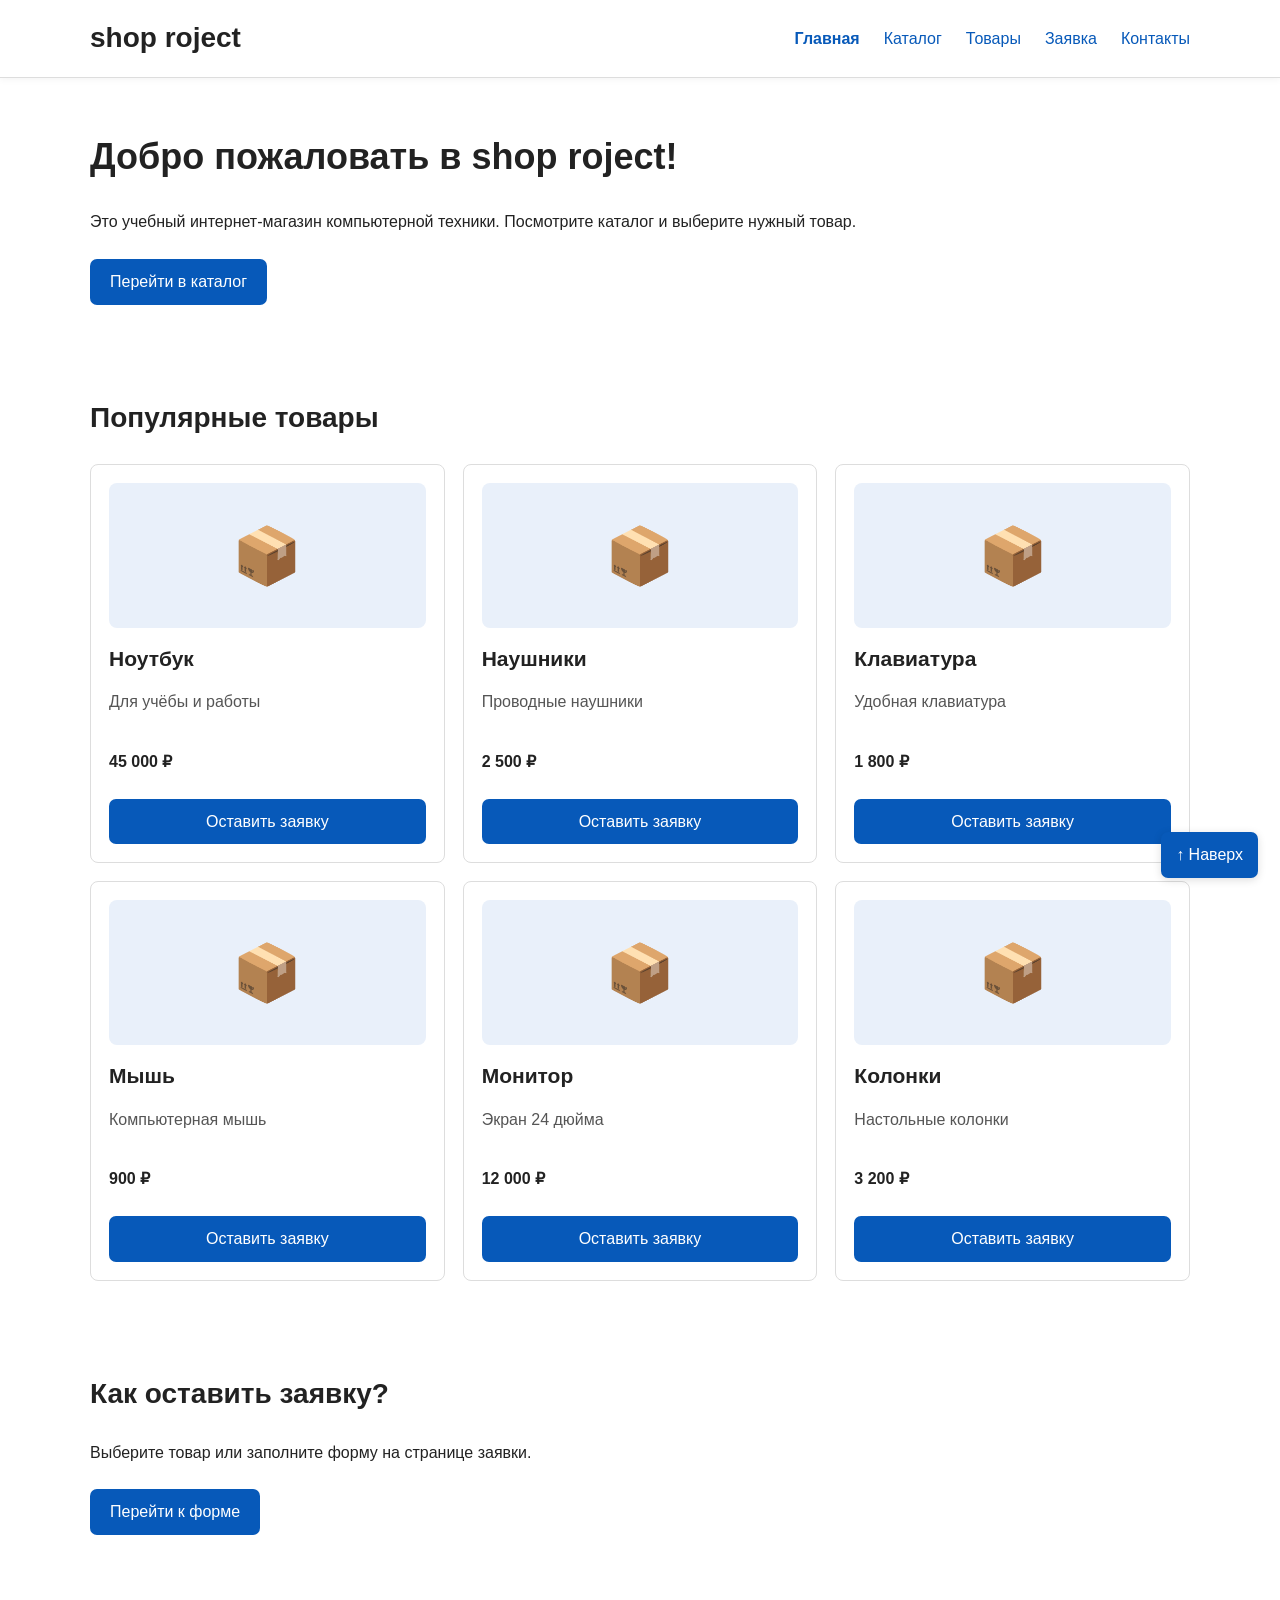
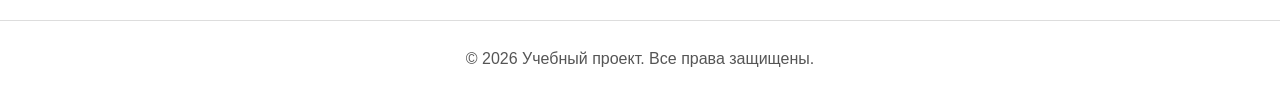
==== index.html @ a007a545 "Add files via upload" ====
<!DOCTYPE html>

<html lang="ru">
<head>
<meta charset="utf-8"/>
<meta content="width=device-width, initial-scale=1.0" name="viewport"/>
<meta content="Главная страница учебного магазина" name="description"/>
<title>
   Главная — shop roject
  </title>
<link href="css/style.css" rel="stylesheet"/>
</head>
<body>
<header class="site-header" id="top">
<div class="container site-header__inner">
<a class="site-header__title" href="index.html">
     shop roject
    </a>
<nav aria-label="Основная навигация" class="site-nav">
<ul class="site-nav__list">
<li class="site-nav__item">
<a aria-current="page" class="site-nav__link site-nav__link--active" href="index.html">
        Главная
       </a>
</li>
<li class="site-nav__item">
<a class="site-nav__link" href="catalog.html">
        Каталог
       </a>
</li>
<li class="site-nav__item">
<a class="site-nav__link" href="products.html">
        Товары
       </a>
</li>
<li class="site-nav__item">
<a class="site-nav__link" href="application.html">
        Заявка
       </a>
</li>
<li class="site-nav__item">
<a class="site-nav__link" href="contacts.html">
        Контакты
       </a>
</li>
</ul>
</nav>
</div>
</header>
<main class="container">
<section class="hero" id="about">
<h1>
     Добро пожаловать в shop roject!
    </h1>
<p>
     Это учебный интернет-магазин компьютерной техники. Посмотрите каталог и выберите нужный товар.
    </p>
<a class="button button--primary" href="catalog.html">
     Перейти в каталог
    </a>
</section>
<section class="section" id="popular">
<h2>
     Популярные товары
    </h2>
<div class="products-grid">
<article class="product-card"><div aria-hidden="true" class="product-card__image">📦</div>
<h3 class="product-card__title">
       Ноутбук
      </h3>
<p class="product-card__description">
       Для учёбы и работы
      </p>
<p class="product-card__price">
       45 000 ₽
      </p>
<a class="button button--primary product-card__button" href="application.html?product=%D0%9D%D0%BE%D1%83%D1%82%D0%B1%D1%83%D0%BA">
       Оставить заявку
      </a>
</article>
<article class="product-card"><div aria-hidden="true" class="product-card__image">📦</div>
<h3 class="product-card__title">
       Наушники
      </h3>
<p class="product-card__description">
       Проводные наушники
      </p>
<p class="product-card__price">
       2 500 ₽
      </p>
<a class="button button--primary product-card__button" href="application.html?product=%D0%9D%D0%B0%D1%83%D1%88%D0%BD%D0%B8%D0%BA%D0%B8">
       Оставить заявку
      </a>
</article>
<article class="product-card"><div aria-hidden="true" class="product-card__image">📦</div>
<h3 class="product-card__title">
       Клавиатура
      </h3>
<p class="product-card__description">
       Удобная клавиатура
      </p>
<p class="product-card__price">
       1 800 ₽
      </p>
<a class="button button--primary product-card__button" href="application.html?product=%D0%9A%D0%BB%D0%B0%D0%B2%D0%B8%D0%B0%D1%82%D1%83%D1%80%D0%B0">
       Оставить заявку
      </a>
</article>
<article class="product-card"><div aria-hidden="true" class="product-card__image">📦</div>
<h3 class="product-card__title">
       Мышь
      </h3>
<p class="product-card__description">
       Компьютерная мышь
      </p>
<p class="product-card__price">
       900 ₽
      </p>
<a class="button button--primary product-card__button" href="application.html?product=%D0%9C%D1%8B%D1%88%D1%8C">
       Оставить заявку
      </a>
</article>
<article class="product-card"><div aria-hidden="true" class="product-card__image">📦</div>
<h3 class="product-card__title">
       Монитор
      </h3>
<p class="product-card__description">
       Экран 24 дюйма
      </p>
<p class="product-card__price">
       12 000 ₽
      </p>
<a class="button button--primary product-card__button" href="application.html?product=%D0%9C%D0%BE%D0%BD%D0%B8%D1%82%D0%BE%D1%80">
       Оставить заявку
      </a>
</article>
<article class="product-card"><div aria-hidden="true" class="product-card__image">📦</div>
<h3 class="product-card__title">
       Колонки
      </h3>
<p class="product-card__description">
       Настольные колонки
      </p>
<p class="product-card__price">
       3 200 ₽
      </p>
<a class="button button--primary product-card__button" href="application.html?product=%D0%9A%D0%BE%D0%BB%D0%BE%D0%BD%D0%BA%D0%B8">
       Оставить заявку
      </a>
</article>
</div>

</section>
<section class="section" id="application">
<h2>
     Как оставить заявку?
    </h2>
<p>
     Выберите товар или заполните форму на странице заявки.
    </p>
<a class="button button--primary" href="application.html">
     Перейти к форме
    </a>
</section>
</main>
<footer class="site-footer">
<div class="container">
    © 2026 Учебный проект. Все права защищены.
   </div>
</footer>
<a aria-label="Вернуться наверх" class="back-to-top" href="#top" title="Наверх">
   ↑ Наверх
  </a>
<script src="js/main.js">
</script>
</body>
</html>
---- css/style.css ----
:root {--color-primary:#0759b9;--color-primary-dark:#03438e;--color-text:#222;--color-muted:#555;--color-border:#ddd;--color-bg:#fff;--space-md:18px;--space-lg:28px;--radius:8px;}
* {box-sizing:border-box;}
html {scroll-behavior:smooth;}
body {margin:0;font-family:Arial,sans-serif;line-height:1.6;color:var(--color-text);background:var(--color-bg);}
.container {width:min(1100px,92%);margin:0 auto;}
.site-header {border-bottom:1px solid var(--color-border);padding:16px 0;}
.site-header__title {font-size:28px;font-weight:bold;margin-bottom:8px;}
.site-nav__list {display:flex;flex-wrap:wrap;gap:24px;list-style:none;padding:0;margin:0;}
.site-nav__link,.breadcrumbs a {color:var(--color-primary);text-decoration:none;}
.site-nav__link:hover,.breadcrumbs a:hover {text-decoration:underline;}
.site-nav__link--active {font-weight:bold;}
main {min-height:70vh;padding:30px 0 65px;}
h1 {font-size:36px;margin:0 0 24px;}
h2 {font-size:28px;}
.hero,.section {padding:20px 0;}
.hero p,.section p {margin-bottom:24px;}
.section {margin-top:28px;}
.products-grid {display:grid;grid-template-columns:repeat(3,minmax(0,1fr));gap:var(--space-md);}
.product-card {display:flex;flex-direction:column;padding:18px;border:1px solid var(--color-border);border-radius:var(--radius);}
.product-card__image {display:grid;place-items:center;height:100px;background:#f0f4fa;border-radius:6px;font-size:42px;}
.product-card__title {margin:12px 0 0;font-size:21px;}
.product-card__description {color:var(--color-muted);margin:6px 0;}
.product-card__price {font-weight:bold;margin:auto 0 12px;padding-top:10px;}
.button {display:inline-block;padding:10px 20px;border:0;border-radius:7px;cursor:pointer;font:inherit;text-decoration:none;text-align:center;}
.button--primary {background:var(--color-primary);color:white;}
.button--primary:hover {background:var(--color-primary-dark);}
.button:disabled {opacity:.5;cursor:not-allowed;}
a:focus-visible,button:focus-visible,input:focus-visible,select:focus-visible,textarea:focus-visible {outline:3px solid #e6a12b;outline-offset:3px;}
.breadcrumbs {margin-bottom:22px;color:var(--color-muted);}
.catalog-layout {display:grid;grid-template-columns:210px minmax(0,1fr);gap:24px;}
.catalog-filters {border:1px solid var(--color-border);border-radius:var(--radius);padding:16px;align-self:start;}
.catalog-filters h2 {font-size:21px;margin:0 0 10px;}
.contacts {font-size:20px;}
.contacts h1 {font-size:42px;margin:8px 0 38px;}
.contacts p {margin:0 0 30px;}
.contacts ul {margin:0 0 55px;padding-left:52px;}
.contacts li {margin:3px 0;}
.contacts h2 {font-size:34px;margin:0 0 36px;}
.contacts .button {margin-top:4px;}
.application {max-width:600px;margin-top:0;}
.order-form {display:flex;flex-direction:column;gap:9px;}
.order-form__label {font-weight:bold;margin-top:6px;}
.order-form__input {width:100%;padding:10px;border:1px solid #aaa;border-radius:5px;font:inherit;}
.order-form__check {margin:12px 0;}
.order-dialog {width:min(420px,92%);border:1px solid var(--color-border);border-radius:var(--radius);padding:24px;}
.order-dialog::backdrop {background:#0008;}
.site-footer {border-top:1px solid var(--color-border);text-align:center;color:var(--color-muted);padding:25px 0;}
@media(max-width:760px) {.products-grid {grid-template-columns:repeat(2,minmax(0,1fr));}.catalog-layout {grid-template-columns:1fr;}}
@media(max-width:480px) {.products-grid {grid-template-columns:1fr;}.site-nav__list {gap:14px;}.contacts {font-size:18px;}.contacts h1 {font-size:36px;}}

/* Закреплённая шапка с меню справа от названия */
.site-header {position:sticky;top:0;z-index:20;background:#fff;box-shadow:0 2px 7px #0000000b;}
.site-header__inner {display:flex;align-items:center;justify-content:space-between;gap:20px;}
.site-header__title {margin:0;white-space:nowrap;text-decoration:none;color:var(--color-text);}
.site-nav__list {justify-content:flex-end;}
.product-card__image {display:none;}
.product-card__title {margin:0 0 8px;}
.category-grid {display:grid;grid-template-columns:repeat(2,minmax(0,1fr));gap:18px;margin-bottom:25px;}
.category-card {padding:20px;border:1px solid var(--color-border);border-radius:var(--radius);}
.category-card h2 {font-size:22px;margin:0 0 10px;}
.back-to-top {position:fixed;bottom:22px;right:22px;z-index:15;padding:10px 15px;background:var(--color-primary);color:white;text-decoration:none;border-radius:7px;box-shadow:0 2px 9px #0002;}
.back-to-top:hover {background:var(--color-primary-dark);}
section[id] {scroll-margin-top:105px;}
@media(max-width:760px) {.site-header__inner {flex-wrap:wrap;}.site-nav__list {justify-content:flex-start;gap:12px;}.category-grid {grid-template-columns:1fr;}}

/* Карточки с коробочкой, как в учебной версии */
.product-card__image {display:grid;place-items:center;height:145px;background:#e9f0fa;border-radius:8px;font-size:56px;}
.product-card__title {margin:14px 0 8px;}
/* Страница с подробными сведениями о товарах */
.product-detail {border-bottom:1px solid var(--color-border);padding:12px 0 36px;}
.product-detail__layout {display:grid;grid-template-columns:minmax(220px,38%) minmax(0,1fr);gap:30px;align-items:start;}
.product-detail__visual {height:300px;display:grid;place-items:center;background:#f3f5f8;border-radius:12px;font-size:110px;}
.product-detail__info p {margin:0 0 20px;}
.product-detail__price {font-weight:700;font-size:20px;}
.product-detail__table {width:100%;border-collapse:collapse;margin-bottom:24px;}
.product-detail__table th,.product-detail__table td {border:1px solid #ddd;text-align:left;padding:12px;}
.product-detail__table th {background:#f5f5f5;}
@media(max-width:700px) {.product-detail__layout {grid-template-columns:1fr;}.product-detail__visual {height:220px;}}
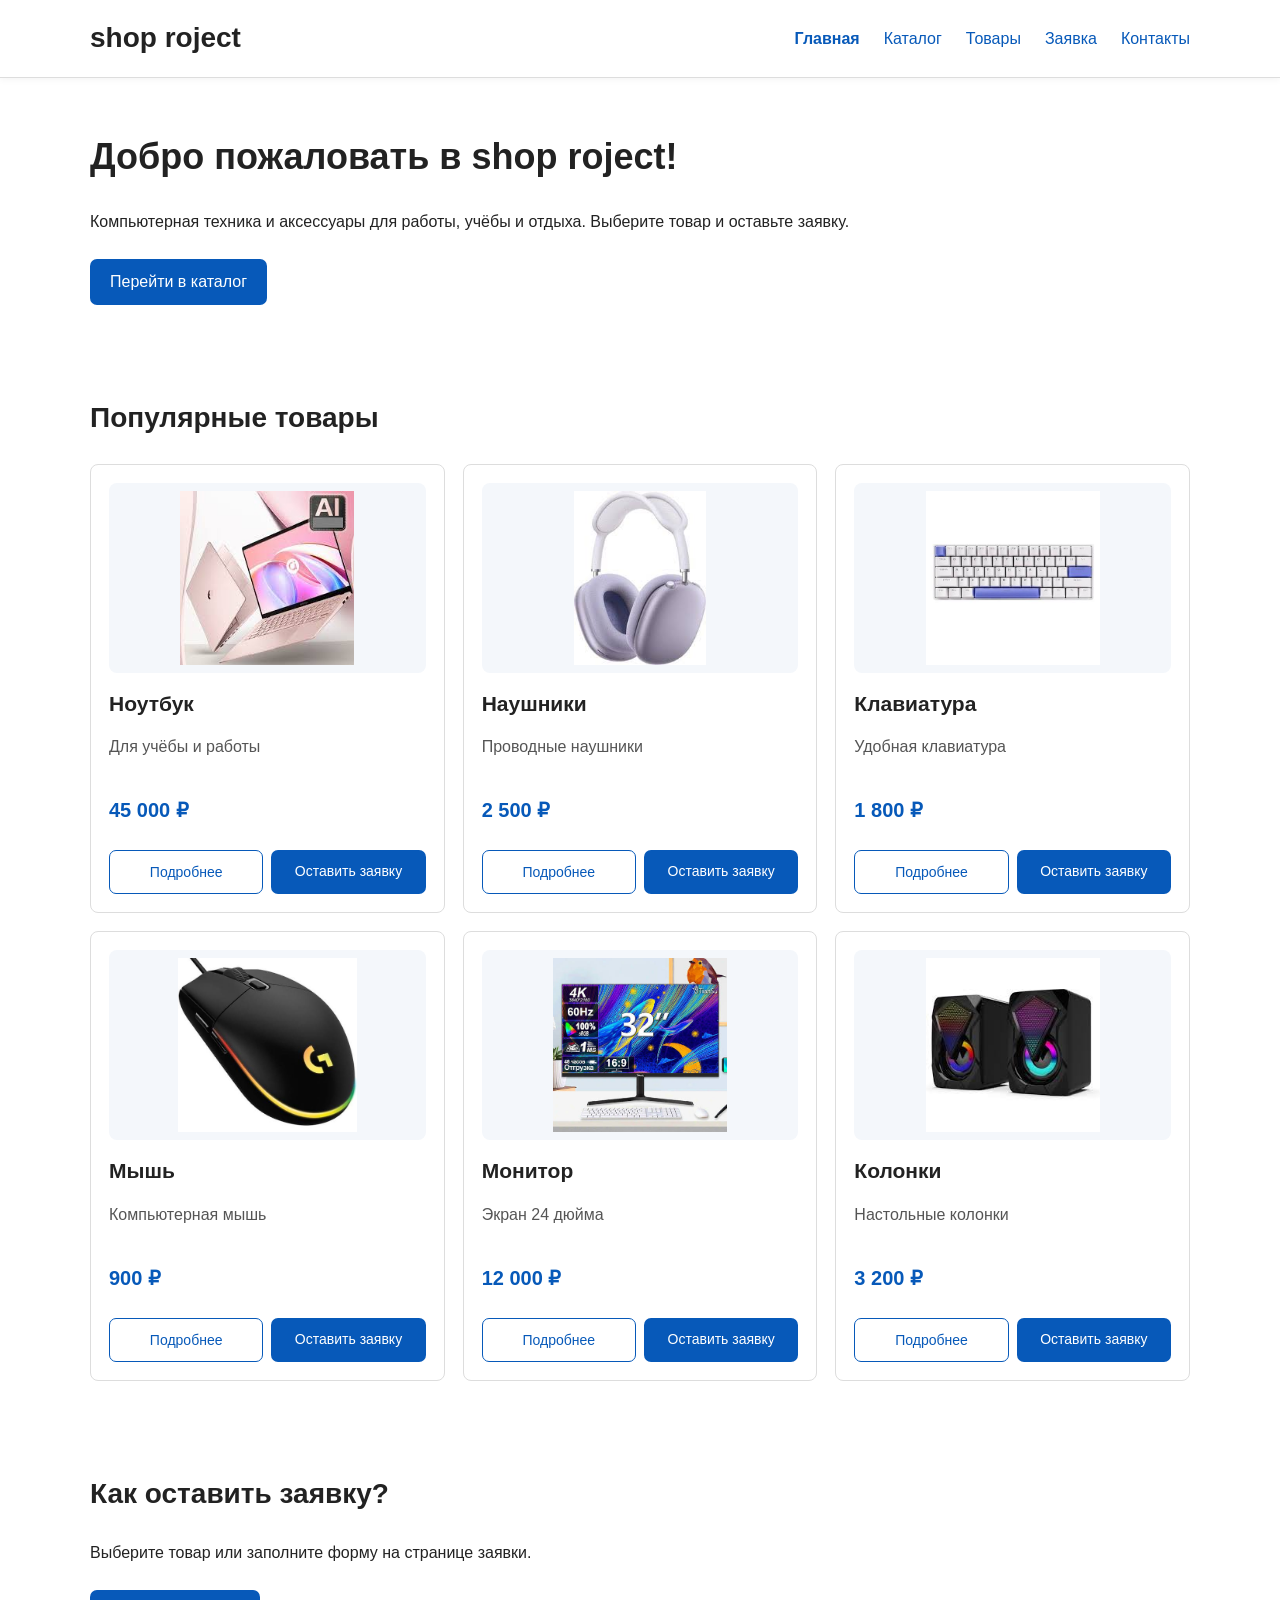
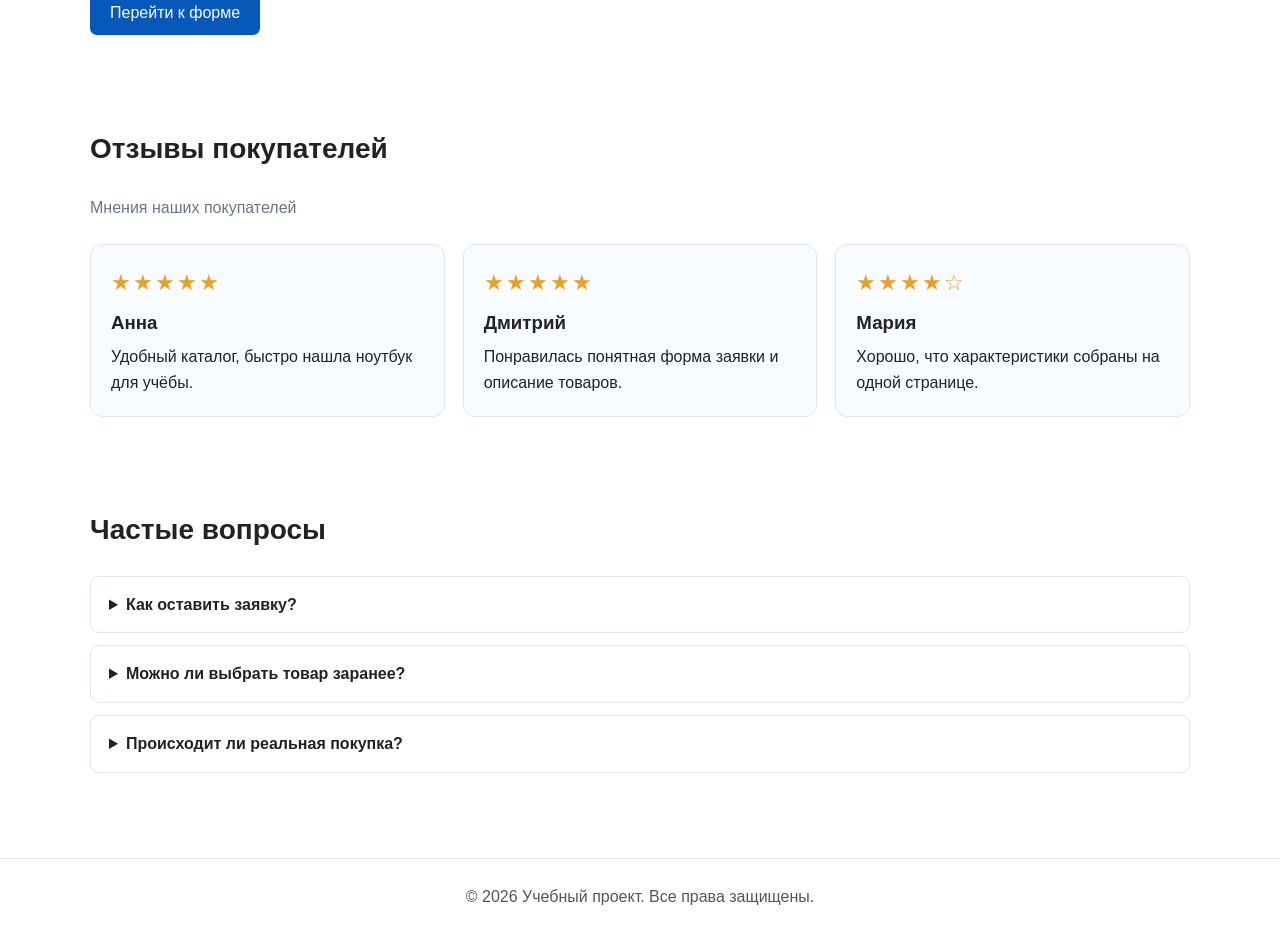
==== commit 479775d0: "Add files via upload" ====
--- a/index.html
+++ b/index.html
@@ -4,7 +4,7 @@
 <head>
 <meta charset="utf-8"/>
 <meta content="width=device-width, initial-scale=1.0" name="viewport"/>
-<meta content="Главная страница учебного магазина" name="description"/>
+<meta content="Магазин компьютерной техники shop roject" name="description"/>
 <title>
    Главная — shop roject
   </title>
@@ -52,9 +52,7 @@
 <h1>
      Добро пожаловать в shop roject!
     </h1>
-<p>
-     Это учебный интернет-магазин компьютерной техники. Посмотрите каталог и выберите нужный товар.
-    </p>
+<p>Компьютерная техника и аксессуары для работы, учёбы и отдыха. Выберите товар и оставьте заявку.</p>
 <a class="button button--primary" href="catalog.html">
      Перейти в каталог
     </a>
@@ -63,93 +61,12 @@
 <h2>
      Популярные товары
     </h2>
-<div class="products-grid">
-<article class="product-card"><div aria-hidden="true" class="product-card__image">📦</div>
-<h3 class="product-card__title">
-       Ноутбук
-      </h3>
-<p class="product-card__description">
-       Для учёбы и работы
-      </p>
-<p class="product-card__price">
-       45 000 ₽
-      </p>
-<a class="button button--primary product-card__button" href="application.html?product=%D0%9D%D0%BE%D1%83%D1%82%D0%B1%D1%83%D0%BA">
-       Оставить заявку
-      </a>
-</article>
-<article class="product-card"><div aria-hidden="true" class="product-card__image">📦</div>
-<h3 class="product-card__title">
-       Наушники
-      </h3>
-<p class="product-card__description">
-       Проводные наушники
-      </p>
-<p class="product-card__price">
-       2 500 ₽
-      </p>
-<a class="button button--primary product-card__button" href="application.html?product=%D0%9D%D0%B0%D1%83%D1%88%D0%BD%D0%B8%D0%BA%D0%B8">
-       Оставить заявку
-      </a>
-</article>
-<article class="product-card"><div aria-hidden="true" class="product-card__image">📦</div>
-<h3 class="product-card__title">
-       Клавиатура
-      </h3>
-<p class="product-card__description">
-       Удобная клавиатура
-      </p>
-<p class="product-card__price">
-       1 800 ₽
-      </p>
-<a class="button button--primary product-card__button" href="application.html?product=%D0%9A%D0%BB%D0%B0%D0%B2%D0%B8%D0%B0%D1%82%D1%83%D1%80%D0%B0">
-       Оставить заявку
-      </a>
-</article>
-<article class="product-card"><div aria-hidden="true" class="product-card__image">📦</div>
-<h3 class="product-card__title">
-       Мышь
-      </h3>
-<p class="product-card__description">
-       Компьютерная мышь
-      </p>
-<p class="product-card__price">
-       900 ₽
-      </p>
-<a class="button button--primary product-card__button" href="application.html?product=%D0%9C%D1%8B%D1%88%D1%8C">
-       Оставить заявку
-      </a>
-</article>
-<article class="product-card"><div aria-hidden="true" class="product-card__image">📦</div>
-<h3 class="product-card__title">
-       Монитор
-      </h3>
-<p class="product-card__description">
-       Экран 24 дюйма
-      </p>
-<p class="product-card__price">
-       12 000 ₽
-      </p>
-<a class="button button--primary product-card__button" href="application.html?product=%D0%9C%D0%BE%D0%BD%D0%B8%D1%82%D0%BE%D1%80">
-       Оставить заявку
-      </a>
-</article>
-<article class="product-card"><div aria-hidden="true" class="product-card__image">📦</div>
-<h3 class="product-card__title">
-       Колонки
-      </h3>
-<p class="product-card__description">
-       Настольные колонки
-      </p>
-<p class="product-card__price">
-       3 200 ₽
-      </p>
-<a class="button button--primary product-card__button" href="application.html?product=%D0%9A%D0%BE%D0%BB%D0%BE%D0%BD%D0%BA%D0%B8">
-       Оставить заявку
-      </a>
-</article>
-</div>
-
+<div class="products-grid"><article class="product-card" data-category="Компьютеры" data-name="ноутбук" data-price="45000"><a aria-label="Подробнее о товаре Ноутбук" class="product-card__image" href="product.html?id=notebook"><img alt="Ноутбук" loading="lazy" src="images/notebook.jpg"/></a><h3 class="product-card__title">Ноутбук</h3><p class="product-card__description">Для учёбы и работы</p><p class="product-card__price">45 000 ₽</p><div class="product-card__actions"><a class="button button--outline" href="product.html?id=notebook">Подробнее</a><a class="button button--primary" href="application.html?product=%D0%9D%D0%BE%D1%83%D1%82%D0%B1%D1%83%D0%BA">Оставить заявку</a></div></article>
+<article class="product-card" data-category="Аксессуары" data-name="наушники" data-price="2500"><a aria-label="Подробнее о товаре Наушники" class="product-card__image" href="product.html?id=headphones"><img alt="Наушники" loading="lazy" src="images/headphones.jpg"/></a><h3 class="product-card__title">Наушники</h3><p class="product-card__description">Проводные наушники</p><p class="product-card__price">2 500 ₽</p><div class="product-card__actions"><a class="button button--outline" href="product.html?id=headphones">Подробнее</a><a class="button button--primary" href="application.html?product=%D0%9D%D0%B0%D1%83%D1%88%D0%BD%D0%B8%D0%BA%D0%B8">Оставить заявку</a></div></article>
+<article class="product-card" data-category="Аксессуары" data-name="клавиатура" data-price="1800"><a aria-label="Подробнее о товаре Клавиатура" class="product-card__image" href="product.html?id=keyboard"><img alt="Клавиатура" loading="lazy" src="images/keyboard.jpg"/></a><h3 class="product-card__title">Клавиатура</h3><p class="product-card__description">Удобная клавиатура</p><p class="product-card__price">1 800 ₽</p><div class="product-card__actions"><a class="button button--outline" href="product.html?id=keyboard">Подробнее</a><a class="button button--primary" href="application.html?product=%D0%9A%D0%BB%D0%B0%D0%B2%D0%B8%D0%B0%D1%82%D1%83%D1%80%D0%B0">Оставить заявку</a></div></article>
+<article class="product-card" data-category="Аксессуары" data-name="мышь" data-price="900"><a aria-label="Подробнее о товаре Мышь" class="product-card__image" href="product.html?id=mouse"><img alt="Мышь" loading="lazy" src="images/mouse.jpg"/></a><h3 class="product-card__title">Мышь</h3><p class="product-card__description">Компьютерная мышь</p><p class="product-card__price">900 ₽</p><div class="product-card__actions"><a class="button button--outline" href="product.html?id=mouse">Подробнее</a><a class="button button--primary" href="application.html?product=%D0%9C%D1%8B%D1%88%D1%8C">Оставить заявку</a></div></article>
+<article class="product-card" data-category="Компьютеры" data-name="монитор" data-price="12000"><a aria-label="Подробнее о товаре Монитор" class="product-card__image" href="product.html?id=monitor"><img alt="Монитор" loading="lazy" src="images/monitor.jpg"/></a><h3 class="product-card__title">Монитор</h3><p class="product-card__description">Экран 24 дюйма</p><p class="product-card__price">12 000 ₽</p><div class="product-card__actions"><a class="button button--outline" href="product.html?id=monitor">Подробнее</a><a class="button button--primary" href="application.html?product=%D0%9C%D0%BE%D0%BD%D0%B8%D1%82%D0%BE%D1%80">Оставить заявку</a></div></article>
+<article class="product-card" data-category="Аксессуары" data-name="колонки" data-price="3200"><a aria-label="Подробнее о товаре Колонки" class="product-card__image" href="product.html?id=kolonki"><img alt="Колонки" loading="lazy" src="images/kolonki.jpg"/></a><h3 class="product-card__title">Колонки</h3><p class="product-card__description">Настольные колонки</p><p class="product-card__price">3 200 ₽</p><div class="product-card__actions"><a class="button button--outline" href="product.html?id=kolonki">Подробнее</a><a class="button button--primary" href="application.html?product=%D0%9A%D0%BE%D0%BB%D0%BE%D0%BD%D0%BA%D0%B8">Оставить заявку</a></div></article></div>
 </section>
 <section class="section" id="application">
 <h2>
@@ -162,15 +79,13 @@
      Перейти к форме
     </a>
 </section>
-</main>
+<section class="section"><h2>Отзывы покупателей</h2><p class="section-lead">Мнения наших покупателей</p><div class="reviews-grid"><article class="review"><div class="review__stars">★★★★★</div><h3>Анна</h3><p>Удобный каталог, быстро нашла ноутбук для учёбы.</p></article><article class="review"><div class="review__stars">★★★★★</div><h3>Дмитрий</h3><p>Понравилась понятная форма заявки и описание товаров.</p></article><article class="review"><div class="review__stars">★★★★☆</div><h3>Мария</h3><p>Хорошо, что характеристики собраны на одной странице.</p></article></div></section><section class="section"><h2>Частые вопросы</h2><div class="faq"><details><summary>Как оставить заявку?</summary><p>Выберите товар и нажмите «Оставить заявку», затем заполните форму.</p></details><details><summary>Можно ли выбрать товар заранее?</summary><p>Да, при переходе из карточки товар автоматически подставляется в форму.</p></details><details><summary>Происходит ли реальная покупка?</summary></details></div></section></main>
 <footer class="site-footer">
 <div class="container">
     © 2026 Учебный проект. Все права защищены.
    </div>
 </footer>
-<a aria-label="Вернуться наверх" class="back-to-top" href="#top" title="Наверх">
-   ↑ Наверх
-  </a>
+<a aria-label="Вернуться наверх" class="back-to-top" href="#top" title="Наверх">↑ Наверх</a>
 <script src="js/main.js">
 </script>
 </body>
--- a/css/style.css
+++ b/css/style.css
@@ -76,3 +76,98 @@
 .product-detail__table th,.product-detail__table td {border:1px solid #ddd;text-align:left;padding:12px;}
 .product-detail__table th {background:#f5f5f5;}
 @media(max-width:700px) {.product-detail__layout {grid-template-columns:1fr;}.product-detail__visual {height:220px;}}
+
+/* Восемь самостоятельных доработок: ПЗ8 + КР1 */
+.section-lead,.muted {color:#68778b}.muted {font-size:13px}
+.reviews-grid {display:grid;grid-template-columns:repeat(3,minmax(0,1fr));gap:18px}
+.review {border:1px solid #dce6f2;border-radius:12px;padding:20px;background:#f8fbff}
+.review h3 {margin:7px 0}.review p {margin:0!important}.review__stars {color:#e6a12b;font-size:22px;letter-spacing:2px}
+.faq {display:grid;gap:12px}.faq details {border:1px solid #dce6f2;border-radius:9px;padding:15px 18px;background:#fff}
+.faq summary {cursor:pointer;font-weight:700}.faq details[open] {background:#f8fbff}.faq p {margin:10px 0 0!important}
+.catalog-filters {position:sticky;top:105px}.catalog-filters label {display:block;margin:14px 0 5px;font-weight:bold;font-size:14px}
+.catalog-filters input,.catalog-filters select {width:100%;padding:10px;border:1px solid #bac9db;border-radius:7px;font:inherit}
+.catalog-filters p {font-size:14px}.category-link {font-size:14px;color:var(--color-primary)}
+.product-card {position:relative;transition:transform .2s ease,box-shadow .2s ease}
+.product-card:hover {transform:translateY(-4px);box-shadow:0 9px 24px #102f5422}
+.product-card[hidden] {display:none!important}.product-card--featured {border-color:#b6d2f4}.product-card--new {border-color:#a5dacb}
+.product-card__badge {position:absolute;top:26px;left:26px;background:#0759b9;color:#fff;border-radius:20px;padding:4px 11px;font-size:12px;font-weight:700}
+.product-card--new .product-card__badge {background:#08785d}
+.table-scroll {overflow-x:auto}.comparison {border-collapse:collapse;width:100%;min-width:550px}
+.comparison th,.comparison td {padding:14px;border:1px solid #dbe4ef;text-align:left}.comparison thead {background:#e9f0fa}.comparison tbody tr:nth-child(even) {background:#f8fbff}
+.feature-pills {display:flex;gap:8px;flex-wrap:wrap;margin:0 0 20px}.feature-pills span {background:#eaf4ff;border-radius:18px;padding:5px 10px;color:#17518c;font-size:12px}
+.dialog-success {width:58px;height:58px;margin:0 auto 12px;border-radius:50%;background:#dcf7e9;color:#168357;display:grid;place-items:center;font-size:34px;font-weight:bold}
+.order-dialog {text-align:center;box-shadow:0 18px 55px #0003}.order-summary {background:#f5f8fc;border-radius:9px;padding:12px 16px;text-align:left;margin-bottom:16px}.order-summary p {margin:4px 0;font-size:14px}
+@media(max-width:760px) {.reviews-grid {grid-template-columns:1fr}.catalog-filters {position:static}}
+
+/* Актуальная версия: категории, карточки, фильтрация, фотографии и анимация */
+.product-card__badge,.feature-pills,.comparison,.category-link {display:none!important}
+.products-grid {grid-template-columns:repeat(3,minmax(0,1fr))}
+.product-card {background:#fff;overflow:hidden}
+.product-card__image {height:190px;display:flex;align-items:center;justify-content:center;background:#f4f7fb;text-decoration:none;overflow:hidden}
+.product-card__image img {width:100%;height:100%;object-fit:contain;padding:8px;transition:transform .25s ease}
+.product-card:hover .product-card__image img {transform:scale(1.05)}
+.product-card__image span {font-size:64px}
+.product-card__price {font-size:20px;color:#0759b9}
+.product-card__actions {display:flex;gap:8px;flex-wrap:wrap;margin-top:auto}
+.product-card__actions .button {flex:1 1 120px;padding:10px 9px;font-size:14px}
+.button--outline {background:#fff;color:#0759b9;border:1px solid #0759b9}
+.button--outline:hover {background:#eaf3ff}
+.category-grid--landing {grid-template-columns:repeat(3,minmax(0,1fr));gap:20px}
+.category-tile {display:block;text-decoration:none;color:inherit;padding:27px;border:1px solid #dbe4ef;border-radius:14px;background:linear-gradient(145deg,#f5f9ff,#fff);transition:transform .2s,box-shadow .2s}
+.category-tile:hover {transform:translateY(-5px);box-shadow:0 12px 30px #102f5420}
+.category-tile__icon {font-size:52px;display:block;margin-bottom:12px}
+.category-tile h2 {font-size:22px;margin:0 0 8px}.category-tile p {min-height:70px;color:#5a6472}.category-tile__more {font-weight:bold;color:#0759b9}
+.catalog-filters input[type=range] {padding:0;accent-color:#0759b9;cursor:pointer}
+.filter-price-labels {display:flex;justify-content:space-between;color:#68778b;font-size:12px}
+.filter-reset {margin-top:16px;width:100%;font-size:14px}.catalog-filters #catalog-count {font-weight:bold}
+.detail-page {display:grid;grid-template-columns:minmax(0,1fr) minmax(0,1fr);gap:38px;align-items:start;padding:12px 0 45px}
+.detail-page__image {min-height:420px;display:grid;place-items:center;border-radius:14px;background:#f4f7fb;overflow:hidden}
+.detail-page__image img {width:100%;height:420px;object-fit:contain;padding:18px}
+.detail-page__image span {font-size:140px}.detail-page__eyebrow {color:#0759b9;font-weight:700;margin:0 0 10px}
+.detail-page h1 {margin-bottom:12px}.detail-page__lead {color:#5a6472;font-size:18px}.detail-page__price {font-size:30px;font-weight:bold;color:#0759b9;margin:22px 0}
+.detail-page .button {margin:0 8px 12px 0}.detail-page h2 {font-size:22px;margin-top:24px}
+.back-to-top {opacity:0;visibility:hidden;transform:translateY(22px);pointer-events:none;transition:opacity .3s ease,transform .3s ease,visibility .3s}
+.back-to-top--visible {opacity:1;visibility:visible;transform:translateY(0);pointer-events:auto}
+.back-to-top:hover {transform:translateY(-4px)}
+@media(max-width:850px){.category-grid--landing {grid-template-columns:repeat(2,minmax(0,1fr))}.detail-page {grid-template-columns:1fr}.detail-page__image {min-height:300px}.detail-page__image img {height:300px}}
+@media(max-width:760px){.products-grid {grid-template-columns:repeat(2,minmax(0,1fr))}}
+@media(max-width:520px){.products-grid,.category-grid--landing {grid-template-columns:1fr}.product-card__actions .button {flex-basis:100%}}
+@media(prefers-reduced-motion:reduce){.back-to-top,.product-card,.category-tile {transition:none}html {scroll-behavior:auto}}
+
+
+/* Доработка №8 — анимированное подтверждение заявки */
+.order-dialog {
+  box-sizing:border-box;
+  width:min(470px,calc(100vw - 32px));
+  max-height:min(90vh,760px);
+  overflow-y:auto;
+  padding:30px;
+  border:none;
+  border-radius:18px;
+  box-shadow:0 25px 80px #152b4a55;
+  text-align:center;
+}
+.order-dialog[open] {animation:dialog-appear .42s cubic-bezier(.2,.8,.2,1) both;}
+.order-dialog::backdrop {background:rgba(13,29,52,.6);backdrop-filter:blur(3px);animation:dialog-backdrop .35s ease-out both;}
+.order-dialog__success {
+  width:72px;height:72px;margin:0 auto 14px;
+  display:grid;place-items:center;
+  border-radius:50%;background:#ddf8e9;color:#138452;
+  font-size:44px;font-weight:800;
+}
+.order-dialog[open] .order-dialog__success {animation:success-pop .58s .15s cubic-bezier(.2,1.5,.4,1) both;}
+.order-dialog h2 {margin:0 0 8px;font-size:27px;color:#17314c;}
+.order-dialog__message {color:#65758a;margin:0 0 20px;}
+.order-dialog__summary {padding:8px 18px;margin:0 0 22px;border-radius:12px;background:#f2f6fc;text-align:left;}
+.order-dialog__row {display:flex;justify-content:space-between;align-items:start;gap:14px;padding:10px 0;font-size:14px;border-bottom:1px solid #dbe5f2;}
+.order-dialog__row:last-child {border-bottom:none;}
+.order-dialog__row[hidden] {display:none;}
+.order-dialog__row span {color:#64748b;flex:0 0 auto;}
+.order-dialog__row strong {overflow-wrap:anywhere;text-align:right;color:#18314b;}
+.order-dialog__close {width:100%;font-weight:700;padding:13px 20px;}
+@keyframes dialog-appear {from {opacity:0;transform:translateY(32px) scale(.92)} to {opacity:1;transform:translateY(0) scale(1)}}
+@keyframes dialog-backdrop {from {background:rgba(13,29,52,0)} to {background:rgba(13,29,52,.6)}}
+@keyframes success-pop {from {transform:scale(.4) rotate(-18deg);opacity:0} to {transform:scale(1) rotate(0);opacity:1}}
+@media (prefers-reduced-motion:reduce) {
+  .order-dialog[open],.order-dialog[open] .order-dialog__success,.order-dialog::backdrop {animation:none;}
+}
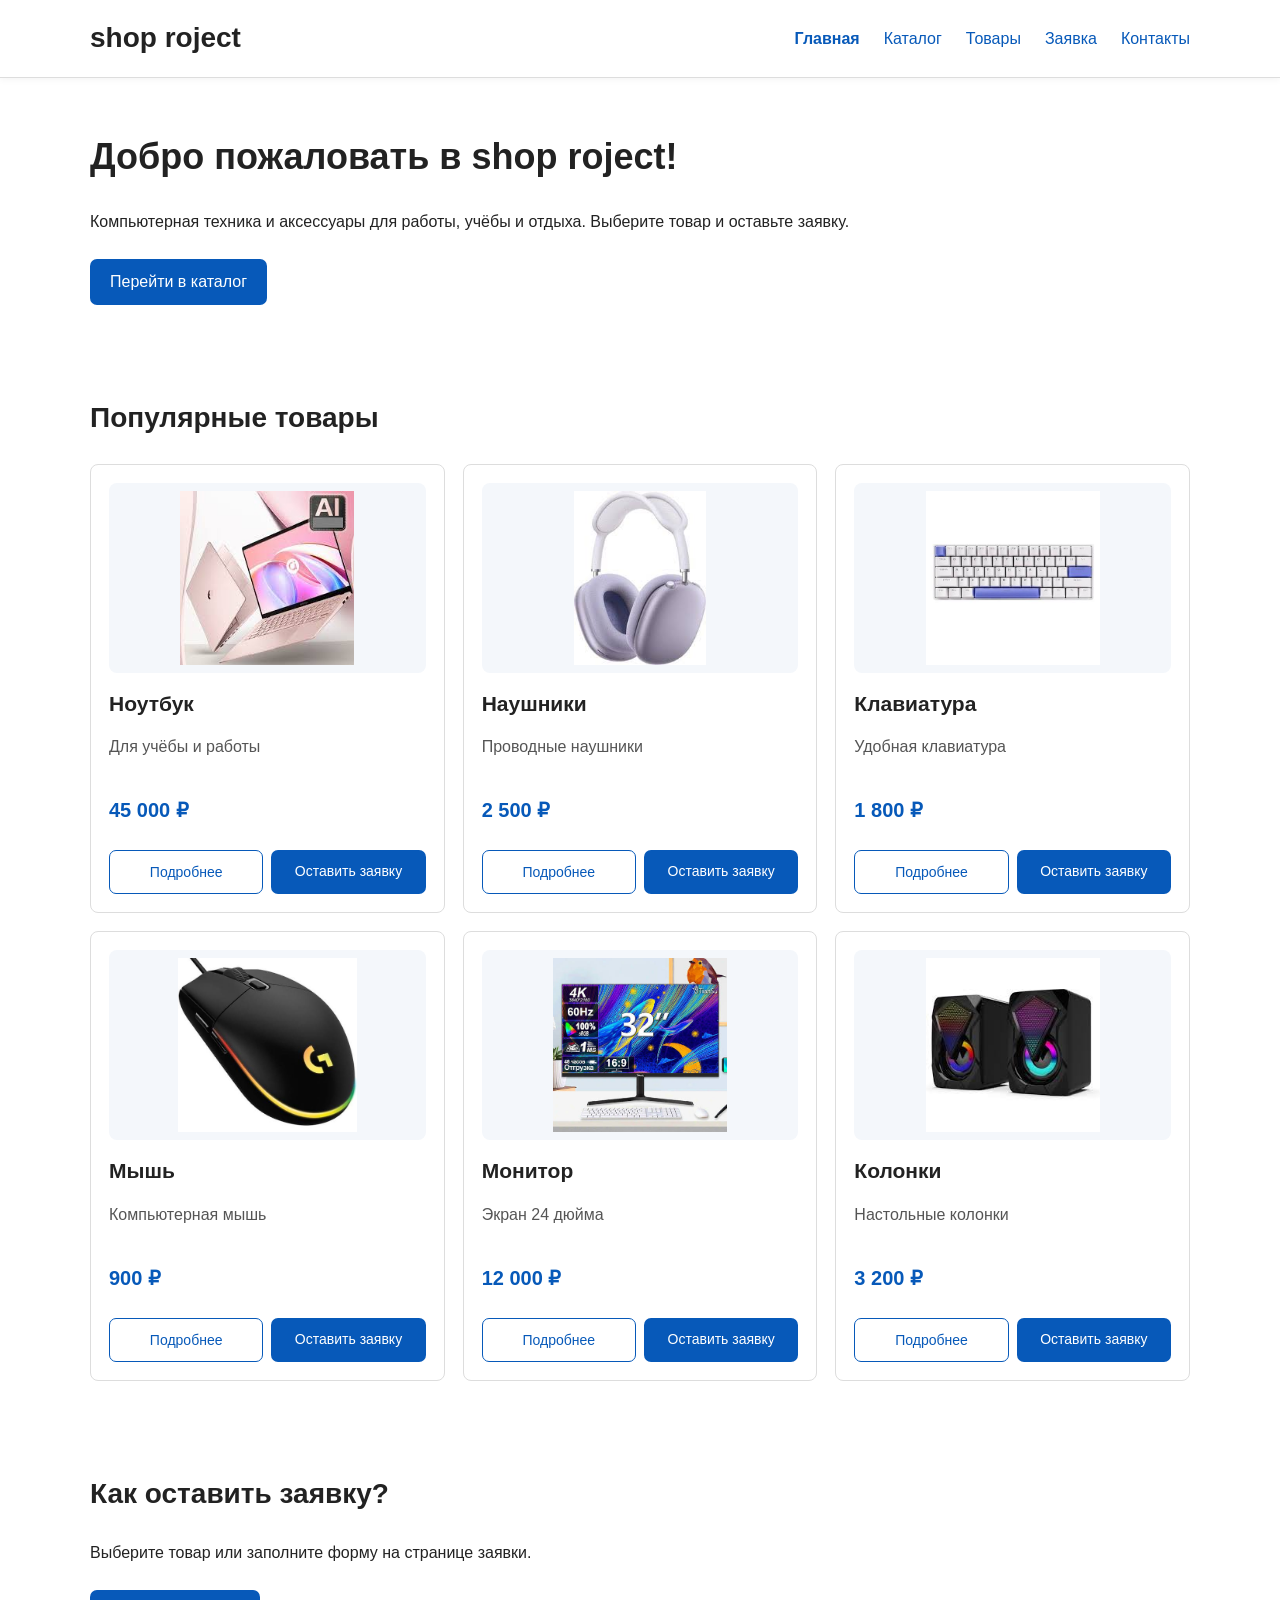
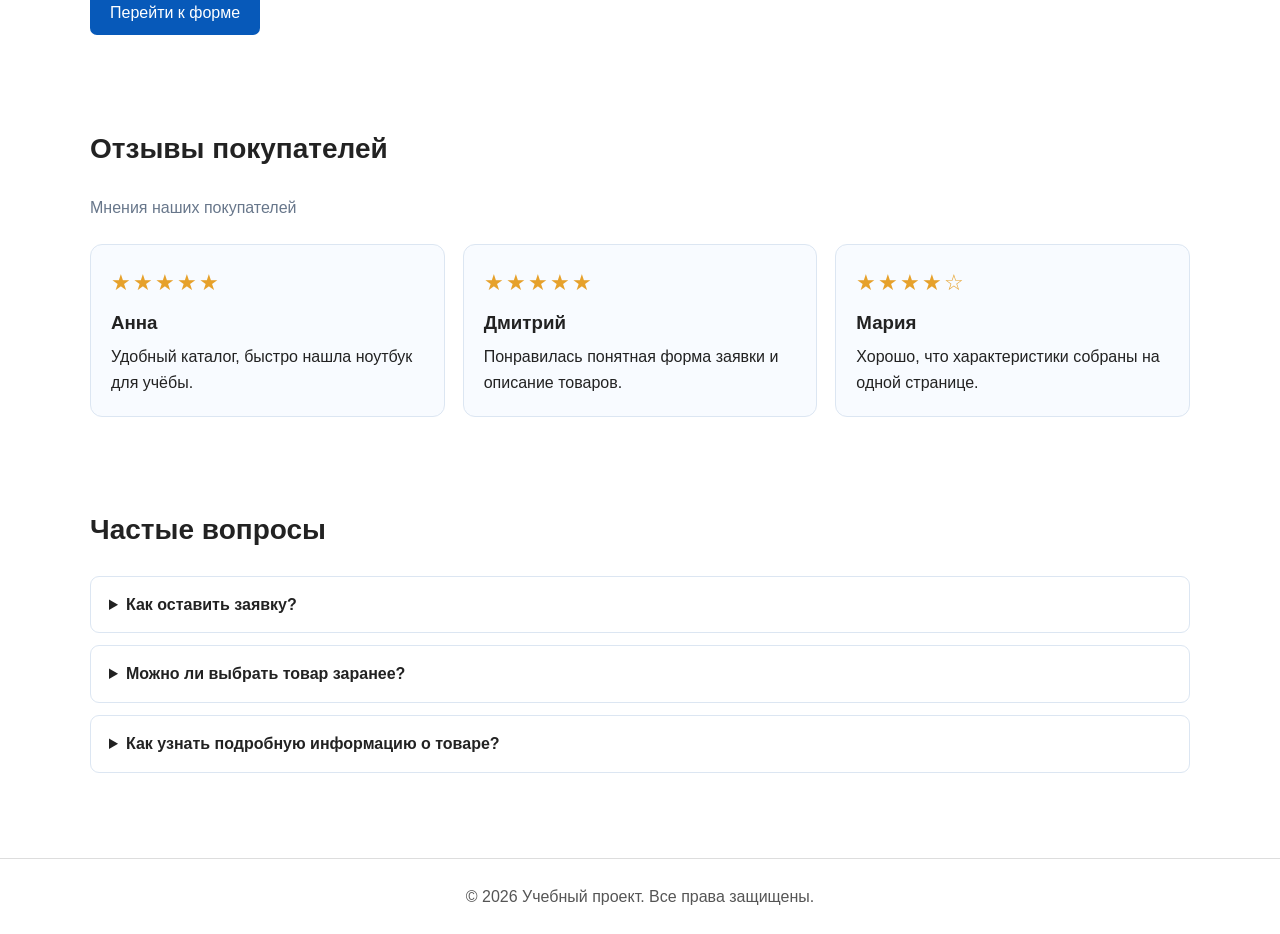
==== commit e9a87bb5: "Update index.html" ====
--- a/index.html
+++ b/index.html
@@ -79,7 +79,7 @@
      Перейти к форме
     </a>
 </section>
-<section class="section"><h2>Отзывы покупателей</h2><p class="section-lead">Мнения наших покупателей</p><div class="reviews-grid"><article class="review"><div class="review__stars">★★★★★</div><h3>Анна</h3><p>Удобный каталог, быстро нашла ноутбук для учёбы.</p></article><article class="review"><div class="review__stars">★★★★★</div><h3>Дмитрий</h3><p>Понравилась понятная форма заявки и описание товаров.</p></article><article class="review"><div class="review__stars">★★★★☆</div><h3>Мария</h3><p>Хорошо, что характеристики собраны на одной странице.</p></article></div></section><section class="section"><h2>Частые вопросы</h2><div class="faq"><details><summary>Как оставить заявку?</summary><p>Выберите товар и нажмите «Оставить заявку», затем заполните форму.</p></details><details><summary>Можно ли выбрать товар заранее?</summary><p>Да, при переходе из карточки товар автоматически подставляется в форму.</p></details><details><summary>Происходит ли реальная покупка?</summary></details></div></section></main>
+<section class="section"><h2>Отзывы покупателей</h2><p class="section-lead">Мнения наших покупателей</p><div class="reviews-grid"><article class="review"><div class="review__stars">★★★★★</div><h3>Анна</h3><p>Удобный каталог, быстро нашла ноутбук для учёбы.</p></article><article class="review"><div class="review__stars">★★★★★</div><h3>Дмитрий</h3><p>Понравилась понятная форма заявки и описание товаров.</p></article><article class="review"><div class="review__stars">★★★★☆</div><h3>Мария</h3><p>Хорошо, что характеристики собраны на одной странице.</p></article></div></section><section class="section"><h2>Частые вопросы</h2><div class="faq"><details><summary>Как оставить заявку?</summary><p>Чтобы оставить заявку, выберите интересующий товар в каталоге и нажмите кнопку «Оставить заявку». После этого заполните форму, указав имя, электронную почту и номер телефона. Перед отправкой проверьте правильность введённых данных.</p></details><details><summary>Можно ли выбрать товар заранее?</summary><p>Да, вы можете заранее выбрать товар на странице каталога или ознакомиться с его подробными характеристиками. При нажатии кнопки «Оставить заявку» выбранный товар автоматически указывается в форме. При необходимости его можно изменить вручную.</p></details><details><summary>Как узнать подробную информацию о товаре?</summary><p>Для получения подробной информации перейдите в каталог и найдите интересующий товар. Нажмите кнопку «Подробнее», чтобы открыть страницу с его описанием, стоимостью и основными характеристиками. Это поможет сравнить подходящие варианты перед оформлением заявки.</p></details></div></section></main>
 <footer class="site-footer">
 <div class="container">
     © 2026 Учебный проект. Все права защищены.
